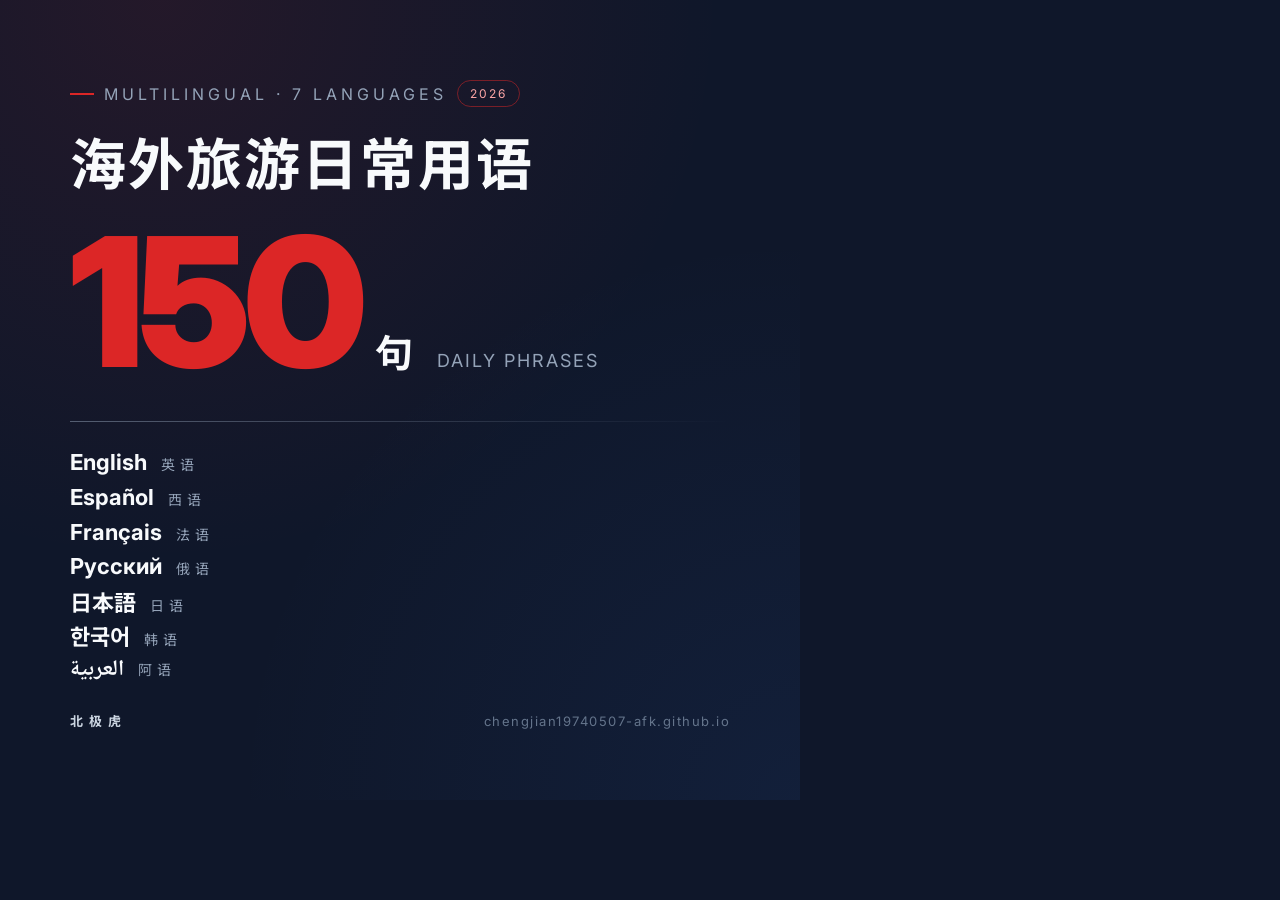
==== og-cover.html @ d9587e60 "feat: 加 og:image 微信分享封面 + meta 标签 - 新建 og-cover.html (极简文字版设计) - Playwright 渲染为 og-image.png (800×80" ====
<!DOCTYPE html>
<html lang="zh-CN">
<head>
<meta charset="UTF-8">
<title>OG Cover · 海外旅游日常用语150句</title>
<link href="https://fonts.googleapis.com/css2?family=Inter:wght@200;400;700;900&family=Noto+Sans+SC:wght@400;700;900&family=Noto+Naskh+Arabic:wght@400;700&family=Noto+Sans+JP:wght@400;700&family=Noto+Sans+KR:wght@400;700&display=swap" rel="stylesheet">
<style>
  html, body {
    margin: 0;
    padding: 0;
    background: #0f172a;
    color: #f8fafc;
    font-family: 'Inter', 'Noto Sans SC', sans-serif;
    width: 800px;
    height: 800px;
    overflow: hidden;
  }
  .cover {
    width: 800px;
    height: 800px;
    box-sizing: border-box;
    padding: 80px 70px 70px;
    display: flex;
    flex-direction: column;
    background:
      radial-gradient(circle at 20% 0%, rgba(220,38,38,0.10) 0%, transparent 55%),
      radial-gradient(circle at 100% 100%, rgba(59,130,246,0.08) 0%, transparent 50%),
      #0f172a;
  }
  .top-line {
    display: flex;
    align-items: center;
    gap: 10px;
    margin-bottom: 22px;
  }
  .top-line::before {
    content: '';
    display: inline-block;
    width: 24px;
    height: 2px;
    background: #dc2626;
  }
  .top-line .label {
    font-size: 16px;
    font-weight: 400;
    letter-spacing: 4px;
    color: #94a3b8;
    text-transform: uppercase;
  }
  .title {
    font-family: 'Noto Sans SC', 'Inter', sans-serif;
    font-size: 56px;
    font-weight: 700;
    line-height: 1.15;
    letter-spacing: 2px;
    color: #f8fafc;
    margin: 0 0 14px;
  }
  .num-row {
    display: flex;
    align-items: baseline;
    gap: 14px;
    margin: 14px 0 8px;
  }
  .num {
    font-family: 'Inter', sans-serif;
    font-size: 180px;
    font-weight: 900;
    line-height: 0.9;
    color: #dc2626;
    letter-spacing: -6px;
  }
  .num-unit {
    font-family: 'Noto Sans SC', sans-serif;
    font-size: 38px;
    font-weight: 700;
    color: #f8fafc;
    letter-spacing: 4px;
  }
  .num-sub {
    margin-left: 6px;
    font-family: 'Inter', sans-serif;
    font-size: 18px;
    font-weight: 400;
    color: #94a3b8;
    letter-spacing: 2px;
  }
  .divider {
    margin: 30px 0 26px;
    height: 1px;
    background: linear-gradient(to right, rgba(148,163,184,0.5), transparent);
  }
  .langs {
    display: flex;
    flex-direction: column;
    gap: 6px;
    margin: 0;
  }
  .lang-row {
    display: flex;
    align-items: baseline;
    gap: 14px;
    font-size: 22px;
    line-height: 1.3;
  }
  .lang-row .name {
    font-weight: 700;
  }
  .lang-row .zh {
    font-family: 'Noto Sans SC', sans-serif;
    font-weight: 400;
    font-size: 14px;
    color: #94a3b8;
    letter-spacing: 1px;
  }
  .lang-en    { font-family: 'Inter', sans-serif; }
  .lang-es    { font-family: 'Inter', sans-serif; }
  .lang-fr    { font-family: 'Inter', sans-serif; }
  .lang-ru    { font-family: 'Inter', sans-serif; }
  .lang-ja    { font-family: 'Noto Sans JP', 'Inter', sans-serif; }
  .lang-ko    { font-family: 'Noto Sans KR', 'Inter', sans-serif; }
  .lang-ar    { font-family: 'Noto Naskh Arabic', 'Inter', sans-serif; direction: rtl; }
  .footer {
    margin-top: auto;
    display: flex;
    justify-content: space-between;
    align-items: baseline;
    color: #64748b;
    font-size: 13px;
    letter-spacing: 1.5px;
  }
  .footer .author {
    font-family: 'Noto Sans SC', sans-serif;
    color: #cbd5e1;
    font-weight: 700;
  }
  .badge {
    display: inline-block;
    padding: 5px 12px;
    border: 1px solid rgba(220,38,38,0.5);
    color: #fca5a5;
    border-radius: 999px;
    font-size: 12px;
    letter-spacing: 2px;
  }
</style>
</head>
<body>
<div class="cover">
  <div class="top-line">
    <span class="label">MULTILINGUAL · 7 LANGUAGES</span>
    <span class="badge">2026</span>
  </div>

  <h1 class="title">海外旅游日常用语</h1>

  <div class="num-row">
    <span class="num">150</span>
    <span class="num-unit">句</span>
    <span class="num-sub">DAILY PHRASES</span>
  </div>

  <div class="divider"></div>

  <div class="langs">
    <div class="lang-row"><span class="name lang-en">English</span><span class="zh">英 语</span></div>
    <div class="lang-row"><span class="name lang-es">Español</span><span class="zh">西 语</span></div>
    <div class="lang-row"><span class="name lang-fr">Français</span><span class="zh">法 语</span></div>
    <div class="lang-row"><span class="name lang-ru">Русский</span><span class="zh">俄 语</span></div>
    <div class="lang-row"><span class="name lang-ja">日本語</span><span class="zh">日 语</span></div>
    <div class="lang-row"><span class="name lang-ko">한국어</span><span class="zh">韩 语</span></div>
    <div class="lang-row"><span class="name lang-ar">العربية</span><span class="zh">阿 语</span></div>
  </div>

  <div class="footer">
    <span class="author">北 极 虎</span>
    <span>chengjian19740507-afk.github.io</span>
  </div>
</div>
</body>
</html>
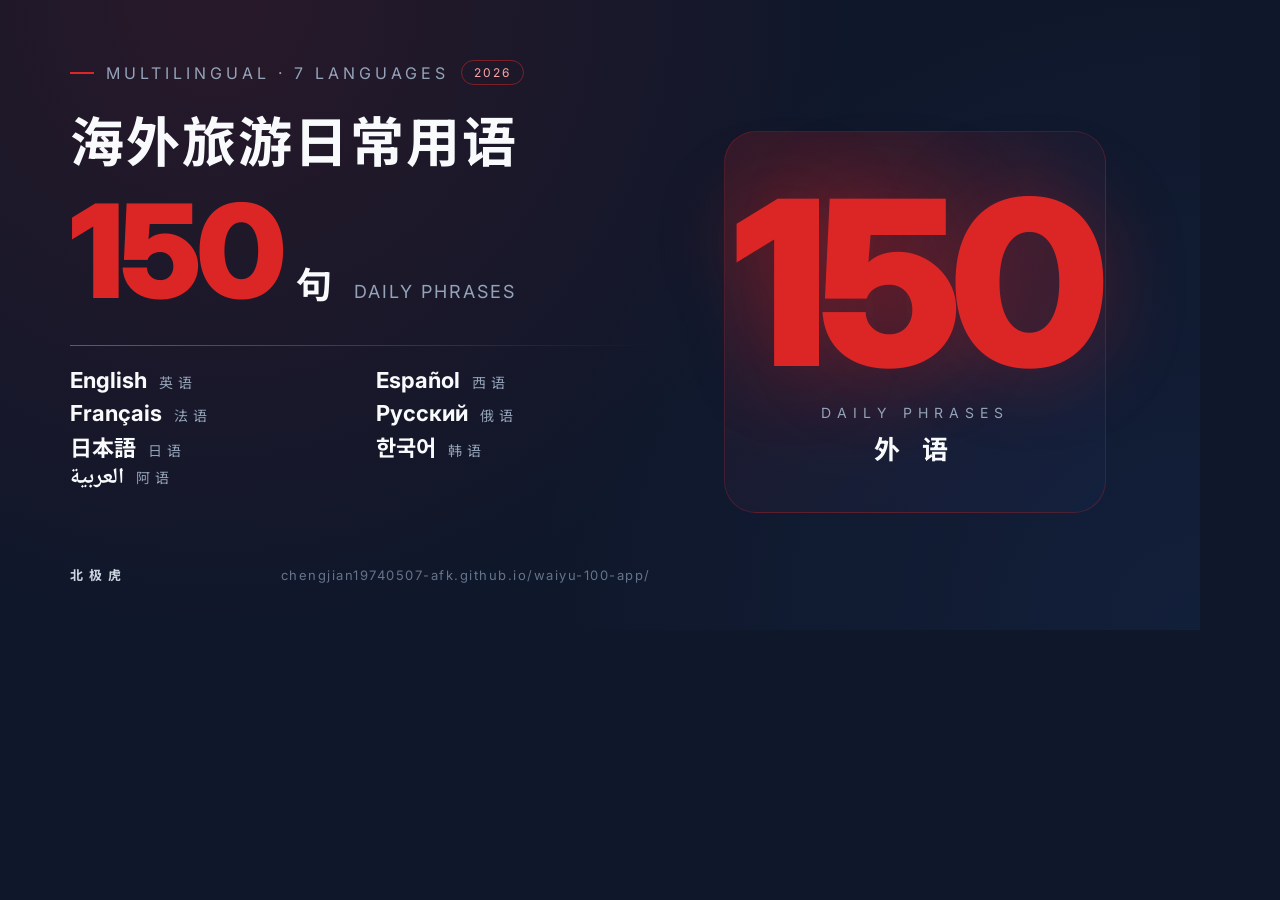
==== commit 62f8d275: "feat: 三连升级 1. og:image 1200×630 横版（左标题+右视觉块），微信分享卡片更饱满 2. 页面顶部 hero section（标题 + tagline + 7 国语言列表） " ====
--- a/og-cover.html
+++ b/og-cover.html
@@ -2,7 +2,7 @@
 <html lang="zh-CN">
 <head>
 <meta charset="UTF-8">
-<title>OG Cover · 海外旅游日常用语150句</title>
+<title>OG Cover 1200x630 · 海外旅游日常用语150句</title>
 <link href="https://fonts.googleapis.com/css2?family=Inter:wght@200;400;700;900&family=Noto+Sans+SC:wght@400;700;900&family=Noto+Naskh+Arabic:wght@400;700&family=Noto+Sans+JP:wght@400;700&family=Noto+Sans+KR:wght@400;700&display=swap" rel="stylesheet">
 <style>
   html, body {
@@ -11,27 +11,41 @@
     background: #0f172a;
     color: #f8fafc;
     font-family: 'Inter', 'Noto Sans SC', sans-serif;
-    width: 800px;
-    height: 800px;
+    width: 1200px;
+    height: 630px;
     overflow: hidden;
   }
   .cover {
-    width: 800px;
-    height: 800px;
+    width: 1200px;
+    height: 630px;
     box-sizing: border-box;
-    padding: 80px 70px 70px;
-    display: flex;
-    flex-direction: column;
+    padding: 60px 70px 46px;
+    display: flex;
+    flex-direction: row;
+    gap: 50px;
     background:
-      radial-gradient(circle at 20% 0%, rgba(220,38,38,0.10) 0%, transparent 55%),
+      radial-gradient(circle at 18% 0%, rgba(220,38,38,0.12) 0%, transparent 55%),
       radial-gradient(circle at 100% 100%, rgba(59,130,246,0.08) 0%, transparent 50%),
       #0f172a;
   }
+  .left {
+    flex: 1.15;
+    display: flex;
+    flex-direction: column;
+    min-width: 0;
+  }
+  .right {
+    flex: 0.85;
+    display: flex;
+    align-items: center;
+    justify-content: center;
+    min-width: 0;
+  }
   .top-line {
     display: flex;
     align-items: center;
-    gap: 10px;
-    margin-bottom: 22px;
+    gap: 12px;
+    margin-bottom: 24px;
   }
   .top-line::before {
     content: '';
@@ -47,38 +61,47 @@
     color: #94a3b8;
     text-transform: uppercase;
   }
+  .badge {
+    display: inline-block;
+    padding: 4px 12px;
+    border: 1px solid rgba(220,38,38,0.5);
+    color: #fca5a5;
+    border-radius: 999px;
+    font-size: 12px;
+    letter-spacing: 2px;
+  }
   .title {
     font-family: 'Noto Sans SC', 'Inter', sans-serif;
-    font-size: 56px;
-    font-weight: 700;
-    line-height: 1.15;
+    font-size: 54px;
+    font-weight: 700;
+    line-height: 1.1;
     letter-spacing: 2px;
     color: #f8fafc;
-    margin: 0 0 14px;
+    margin: 0 0 18px;
   }
   .num-row {
     display: flex;
     align-items: baseline;
     gap: 14px;
-    margin: 14px 0 8px;
+    margin: 6px 0 14px;
   }
   .num {
     font-family: 'Inter', sans-serif;
-    font-size: 180px;
+    font-size: 130px;
     font-weight: 900;
     line-height: 0.9;
     color: #dc2626;
-    letter-spacing: -6px;
+    letter-spacing: -4px;
   }
   .num-unit {
     font-family: 'Noto Sans SC', sans-serif;
-    font-size: 38px;
+    font-size: 36px;
     font-weight: 700;
     color: #f8fafc;
     letter-spacing: 4px;
   }
   .num-sub {
-    margin-left: 6px;
+    margin-left: 4px;
     font-family: 'Inter', sans-serif;
     font-size: 18px;
     font-weight: 400;
@@ -86,26 +109,23 @@
     letter-spacing: 2px;
   }
   .divider {
-    margin: 30px 0 26px;
+    margin: 22px 0 20px;
     height: 1px;
     background: linear-gradient(to right, rgba(148,163,184,0.5), transparent);
   }
   .langs {
-    display: flex;
-    flex-direction: column;
-    gap: 6px;
-    margin: 0;
+    display: grid;
+    grid-template-columns: 1fr 1fr;
+    gap: 4px 32px;
   }
   .lang-row {
     display: flex;
     align-items: baseline;
-    gap: 14px;
+    gap: 12px;
     font-size: 22px;
     line-height: 1.3;
   }
-  .lang-row .name {
-    font-weight: 700;
-  }
+  .lang-row .name { font-weight: 700; }
   .lang-row .zh {
     font-family: 'Noto Sans SC', sans-serif;
     font-weight: 400;
@@ -113,13 +133,13 @@
     color: #94a3b8;
     letter-spacing: 1px;
   }
-  .lang-en    { font-family: 'Inter', sans-serif; }
-  .lang-es    { font-family: 'Inter', sans-serif; }
-  .lang-fr    { font-family: 'Inter', sans-serif; }
-  .lang-ru    { font-family: 'Inter', sans-serif; }
-  .lang-ja    { font-family: 'Noto Sans JP', 'Inter', sans-serif; }
-  .lang-ko    { font-family: 'Noto Sans KR', 'Inter', sans-serif; }
-  .lang-ar    { font-family: 'Noto Naskh Arabic', 'Inter', sans-serif; direction: rtl; }
+  .lang-en { font-family: 'Inter', sans-serif; }
+  .lang-es { font-family: 'Inter', sans-serif; }
+  .lang-fr { font-family: 'Inter', sans-serif; }
+  .lang-ru { font-family: 'Inter', sans-serif; }
+  .lang-ja { font-family: 'Noto Sans JP', 'Inter', sans-serif; }
+  .lang-ko { font-family: 'Noto Sans KR', 'Inter', sans-serif; }
+  .lang-ar { font-family: 'Noto Naskh Arabic', 'Inter', sans-serif; direction: rtl; }
   .footer {
     margin-top: auto;
     display: flex;
@@ -134,47 +154,88 @@
     color: #cbd5e1;
     font-weight: 700;
   }
-  .badge {
-    display: inline-block;
-    padding: 5px 12px;
-    border: 1px solid rgba(220,38,38,0.5);
-    color: #fca5a5;
-    border-radius: 999px;
-    font-size: 12px;
-    letter-spacing: 2px;
+  /* Right visual block */
+  .visual {
+    width: 380px;
+    height: 380px;
+    border-radius: 32px;
+    background:
+      radial-gradient(circle at 30% 25%, rgba(220,38,38,0.18) 0%, transparent 65%),
+      linear-gradient(135deg, rgba(220,38,38,0.08), rgba(59,130,246,0.04));
+    border: 1px solid rgba(220,38,38,0.25);
+    display: flex;
+    flex-direction: column;
+    align-items: center;
+    justify-content: center;
+    position: relative;
+  }
+  .visual .big-num {
+    font-family: 'Inter', sans-serif;
+    font-size: 230px;
+    font-weight: 900;
+    line-height: 0.9;
+    color: #dc2626;
+    letter-spacing: -10px;
+    text-shadow: 0 0 80px rgba(220,38,38,0.35);
+  }
+  .visual .label {
+    margin-top: 18px;
+    font-family: 'Inter', sans-serif;
+    font-size: 14px;
+    font-weight: 400;
+    letter-spacing: 6px;
+    color: #94a3b8;
+  }
+  .visual .cn {
+    margin-top: 8px;
+    font-family: 'Noto Sans SC', sans-serif;
+    font-size: 26px;
+    font-weight: 700;
+    color: #f8fafc;
+    letter-spacing: 8px;
   }
 </style>
 </head>
 <body>
 <div class="cover">
-  <div class="top-line">
-    <span class="label">MULTILINGUAL · 7 LANGUAGES</span>
-    <span class="badge">2026</span>
+  <div class="left">
+    <div class="top-line">
+      <span class="label">MULTILINGUAL · 7 LANGUAGES</span>
+      <span class="badge">2026</span>
+    </div>
+
+    <h1 class="title">海外旅游日常用语</h1>
+
+    <div class="num-row">
+      <span class="num">150</span>
+      <span class="num-unit">句</span>
+      <span class="num-sub">DAILY PHRASES</span>
+    </div>
+
+    <div class="divider"></div>
+
+    <div class="langs">
+      <div class="lang-row"><span class="name lang-en">English</span><span class="zh">英 语</span></div>
+      <div class="lang-row"><span class="name lang-es">Español</span><span class="zh">西 语</span></div>
+      <div class="lang-row"><span class="name lang-fr">Français</span><span class="zh">法 语</span></div>
+      <div class="lang-row"><span class="name lang-ru">Русский</span><span class="zh">俄 语</span></div>
+      <div class="lang-row"><span class="name lang-ja">日本語</span><span class="zh">日 语</span></div>
+      <div class="lang-row"><span class="name lang-ko">한국어</span><span class="zh">韩 语</span></div>
+      <div class="lang-row"><span class="name lang-ar">العربية</span><span class="zh">阿 语</span></div>
+    </div>
+
+    <div class="footer">
+      <span class="author">北 极 虎</span>
+      <span>chengjian19740507-afk.github.io/waiyu-100-app/</span>
+    </div>
   </div>
 
-  <h1 class="title">海外旅游日常用语</h1>
-
-  <div class="num-row">
-    <span class="num">150</span>
-    <span class="num-unit">句</span>
-    <span class="num-sub">DAILY PHRASES</span>
-  </div>
-
-  <div class="divider"></div>
-
-  <div class="langs">
-    <div class="lang-row"><span class="name lang-en">English</span><span class="zh">英 语</span></div>
-    <div class="lang-row"><span class="name lang-es">Español</span><span class="zh">西 语</span></div>
-    <div class="lang-row"><span class="name lang-fr">Français</span><span class="zh">法 语</span></div>
-    <div class="lang-row"><span class="name lang-ru">Русский</span><span class="zh">俄 语</span></div>
-    <div class="lang-row"><span class="name lang-ja">日本語</span><span class="zh">日 语</span></div>
-    <div class="lang-row"><span class="name lang-ko">한국어</span><span class="zh">韩 语</span></div>
-    <div class="lang-row"><span class="name lang-ar">العربية</span><span class="zh">阿 语</span></div>
-  </div>
-
-  <div class="footer">
-    <span class="author">北 极 虎</span>
-    <span>chengjian19740507-afk.github.io</span>
+  <div class="right">
+    <div class="visual">
+      <div class="big-num">150</div>
+      <div class="label">DAILY PHRASES</div>
+      <div class="cn">外 语</div>
+    </div>
   </div>
 </div>
 </body>
